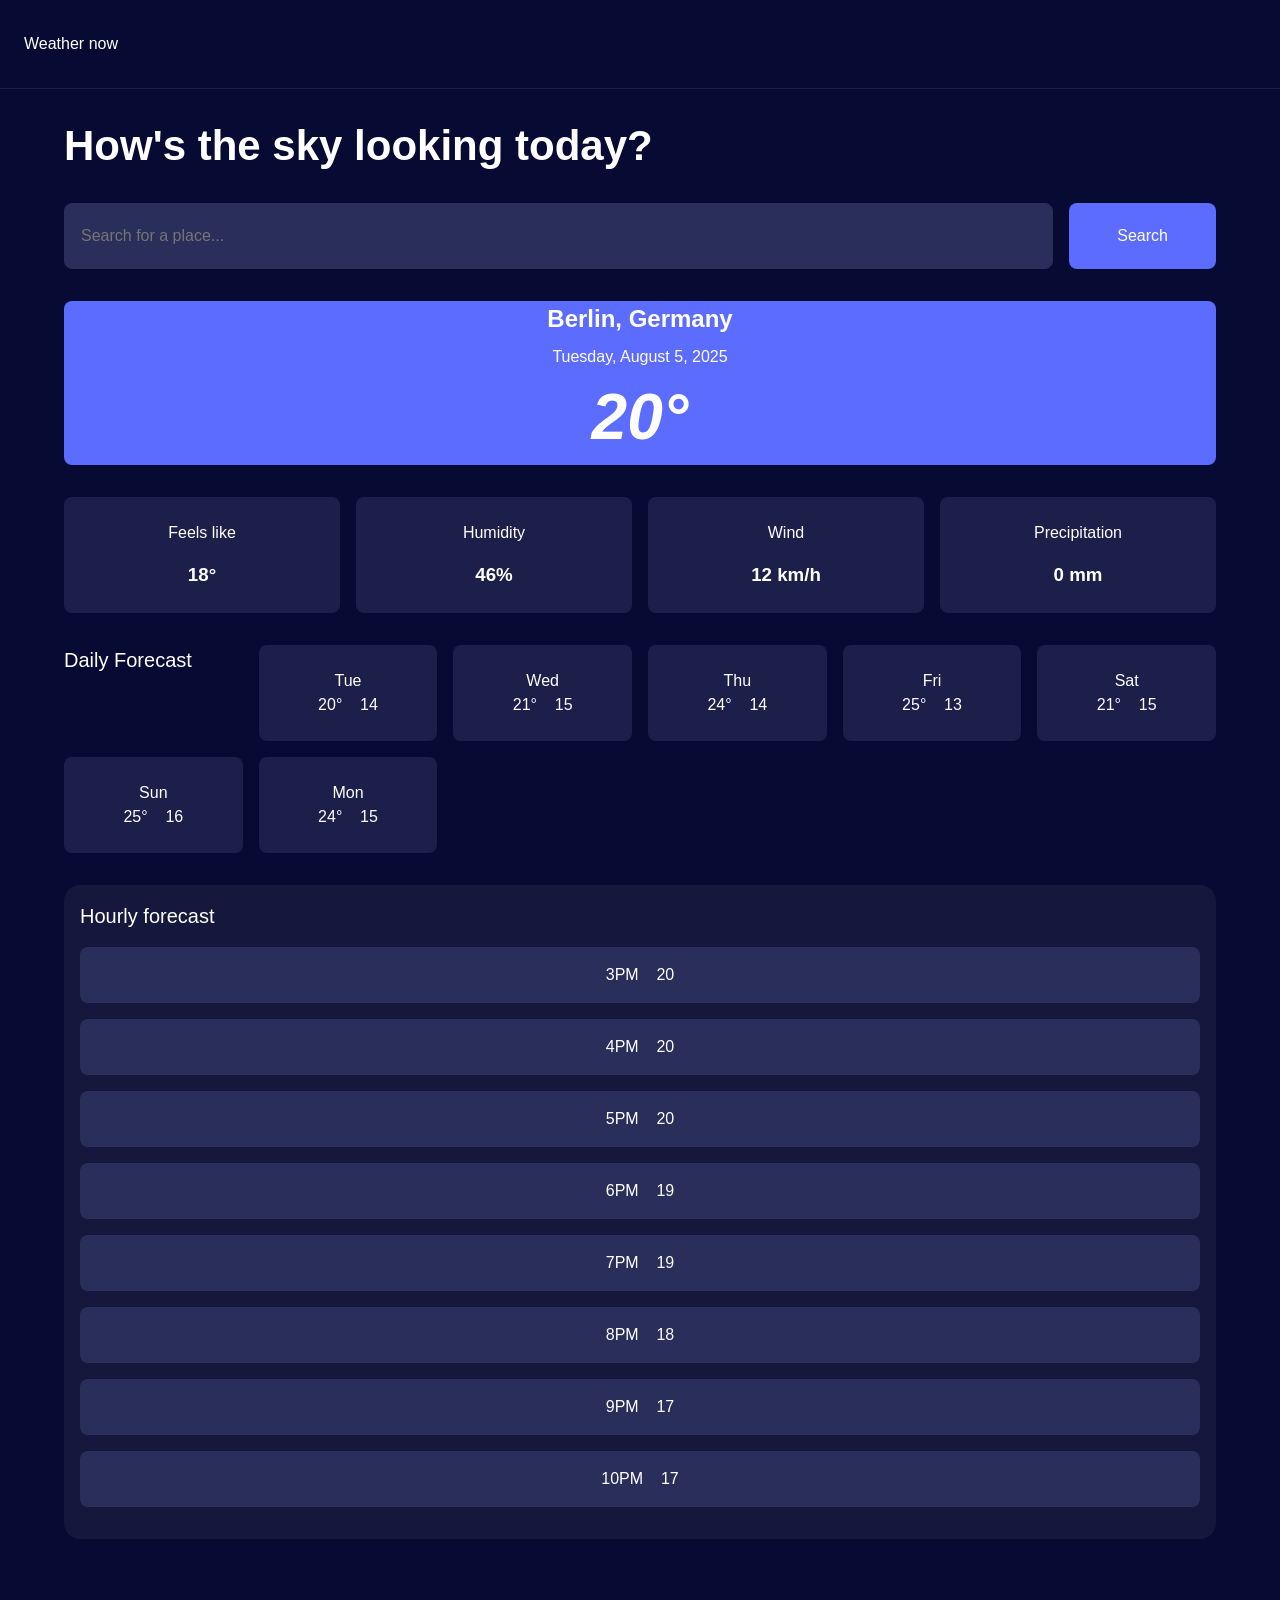
==== index.html @ 523c4a83 "Arrumando css" ====
<!DOCTYPE html>
<html lang="en">
<head>
    <meta charset="UTF-8">
    <meta name="viewport" content="width=device-width, initial-scale=1.0">
    <title>Document</title>
    <link rel="stylesheet" href="styles/index.css">
</head>
<body>
    <header class="header">Weather now</header>
    <main class="main">
        <h1>How's the sky looking today?</h1>
        <section class="search">
        <form>
            <input type="text" name="place" placeholder="Search for a place..." required>
            <button class="button"><form action="/submit"><input class="button" type="submit" value="Search"></form></button>
        </form>
        </section>
        <section class="today-weather">
            <h2>Berlin, Germany</h2>
            <p>Tuesday, August 5, 2025</p>
            <p id="temperatura-principal"><b><i>20°</i></b></p>
        </section>
        <article class="stats">
            <section>
                <p>Feels like</p>
                <h3>18°</h3>
            </section>
            <section>
                <p>Humidity</p>
                <h3>46%</h3>
            </section>
            <section>
                <p>Wind</p>
                <h3>12 km/h</h3>
            </section>
            <section>
                <p>Precipitation</p>
                <h3>0 mm</h3>
            </section>
        </article>
        <article class="daily">
            <p class="titulo-secao">Daily Forecast</p>
            <section>
                <p>Tue</p>
                <p>20°&nbsp;&nbsp;&nbsp;&nbsp;14</p>
            </section>
            <section>
                <p>Wed</p>
                <p>21°&nbsp;&nbsp;&nbsp;&nbsp;15</p>
            </section>
            <section>
                <p>Thu</p>
                <p>24°&nbsp;&nbsp;&nbsp;&nbsp;14</p>
            </section>
            <section>
                <p>Fri</p>
                <p>25°&nbsp;&nbsp;&nbsp;&nbsp;13</p>
            </section>
            <section>
                <p>Sat</p>
                <p>21°&nbsp;&nbsp;&nbsp;&nbsp;15</p>
            </section>
            <section>
                <p>Sun</p>
                <p>25°&nbsp;&nbsp;&nbsp;&nbsp;16</p>
            </section>
            <section>
                <p>Mon</p>
                <p>24°&nbsp;&nbsp;&nbsp;&nbsp;15</p>
            </section>
        </article>
        <section class="hourly">
            <p class="titulo-secao">Hourly forecast</p>
            <li class="forecast-item">3PM&nbsp;&nbsp;&nbsp;&nbsp;20</li>
            <li class="forecast-item">4PM&nbsp;&nbsp;&nbsp;&nbsp;20</li>
            <li class="forecast-item">5PM&nbsp;&nbsp;&nbsp;&nbsp;20</li>
            <li class="forecast-item">6PM&nbsp;&nbsp;&nbsp;&nbsp;19</li>
            <li class="forecast-item">7PM&nbsp;&nbsp;&nbsp;&nbsp;19</li>
            <li class="forecast-item">8PM&nbsp;&nbsp;&nbsp;&nbsp;18</li>
            <li class="forecast-item">9PM&nbsp;&nbsp;&nbsp;&nbsp;17</li>
            <li class="forecast-item">10PM&nbsp;&nbsp;&nbsp;&nbsp;17</li>
        </section>
    </main>
</body>
</html>
---- styles/index.css ----
:root {
--fundo-principal: #070B34;
--fundo-card: #1C1F4A;
--painel-hourly: #15183C;
--bg-input: #2A2E5A;
--botao: #5C6CFF;
--botao-hover: #4B5AF0;
--text-1: #FFFFFF;
--text-2: #A1A1C2;

--font-family: 'Inter', sans-serif;
--font-weight-regular: 400;
--font-weight-medium: 500;
--font-weight-semibold: 600;
--font-weight-bold: 700;

--titulo-principal-M: 2.625rem;
--titulo-principal-D: 3.5rem;
--temperatura-principal: 4rem;
--titulo-secao: 1.25rem;
--font-size-base: 1rem;
}

* {
    margin: 0;
    padding: 0;
    box-sizing: border-box;
}
html {
    font-size: 16px;
}
body {
    font-family: var(--font-family);
    font-weight: var(--font-weight-regular);
    font-size: var(--font-size-base);
    background-color: var(--fundo-principal);
    color: var(--text-1);
    line-height: 1.5;
}
.main {
    max-width: 1200px;
    margin: 0 auto;
    padding: 2rem 1.5rem;
}
.main h1 {
    font-size: var(--titulo-principal-M);
    font-weight: var(--font-weight-bold);
    line-height: 1.2;
}
.titulo-secao{
    font-size: var(--titulo-secao);
}
.search {
margin: 2rem 0;
}
.search form {
display: flex;
gap: 1rem;
}
.search input {
flex: 1;
}
input{
    font-family: var(--font-family);
    font-size: var(--font-size-base);
    background-color: var(--bg-input);
    color: var(--text-1);
    border: 1px solid var(--bg-input);
    border-radius: 0.5rem;
    padding: 0.75rem 1rem;
    transition: border-color 0.2s ease;
}
.hourly {
    background-color: var(--painel-hourly);
    border-radius: 1rem;
    padding: 1rem;
}
.header {
    padding: 2rem 1.5rem;
    border-bottom: 1px solid var(--fundo-card);
    text-align: left;
}
.button{
    font-family: var(--font-family);
    font-weight: var(--font-weight-medium);
    background-color: var(--botao);
    color: var(--text-1);
    border: none;
    border-radius: 0.5rem;
    padding: 0.75rem 1.5rem;
    cursor: pointer;
    transition: background-color 0.2s ease;
    font-size: var(--font-size-base);
}
.button:hover {
    background-color: var(--botao-hover);
}
.today-weather {
    background-color: var(--botao);
    margin: 2rem 0;
    border-radius: 0.5rem;
    text-align: center;
}
.today-weather h2 {
    margin-bottom: 0.5rem;
}
#temperatura-principal{
    display: flex-left;
    font-size: var(--temperatura-principal);
}
.stats {
    display: grid;
    grid-template-columns: repeat(auto-fit, minmax(200px, 1fr));
    gap: 1rem;
    margin: 2rem 0;
}
.stats section {
    text-align: center;
    background-color: var(--fundo-card);
    border-radius: 0.5rem;
    padding: 1.5rem;
}
.stats h3 {
    margin-top: 1rem;
    font-size: var(--)
}
.daily {
    margin: 2rem 0;
    display: grid;
    grid-template-columns: repeat(auto-fit, minmax(175px, 0.25fr));
    gap: 1rem;
}
.daily section{
    text-align: center;
    background-color: var(--fundo-card);
    border-radius: 0.5rem;
    padding: 1.5rem;
}
.hourly {
    margin: 2rem 0;
}
.hourly-list {
    display: grid;
    grid-template-columns: repeat(auto-fit, minmax(120px, 1fr));
    gap: 1rem;
    list-style: none;
    margin-top: 1rem;
}
.forecast-list {
    list-style: none;
    display: grid;
    grid-template-columns: repeat(auto-fit, minmax(100px, 1fr));
    gap: 1rem;
}
.forecast-item {
    list-style: none;
    background-color: var(--bg-input);
    border-radius: 0.5rem;
    padding: 1rem;
    text-align: center;
    margin: 1rem 0;
}
@media (max-width: 768px) {
    .header {
        padding: 1.5rem 1rem;
    }
    .main {
        padding: 1.5rem 1rem;
    }
    .search form {
flex-direction: column;
}
.search button {
    width: 100%;
}
.stats {
    grid-template-columns: repeat(2, 1fr);
}
.hourly-list {
    grid-template-columns: repeat(auto-fit, minmax(100px, 1fr));
}
}
@media (min-width: 1024px) {
    h1 {
        font-size: var(--titulo-principal-D);
    }
}
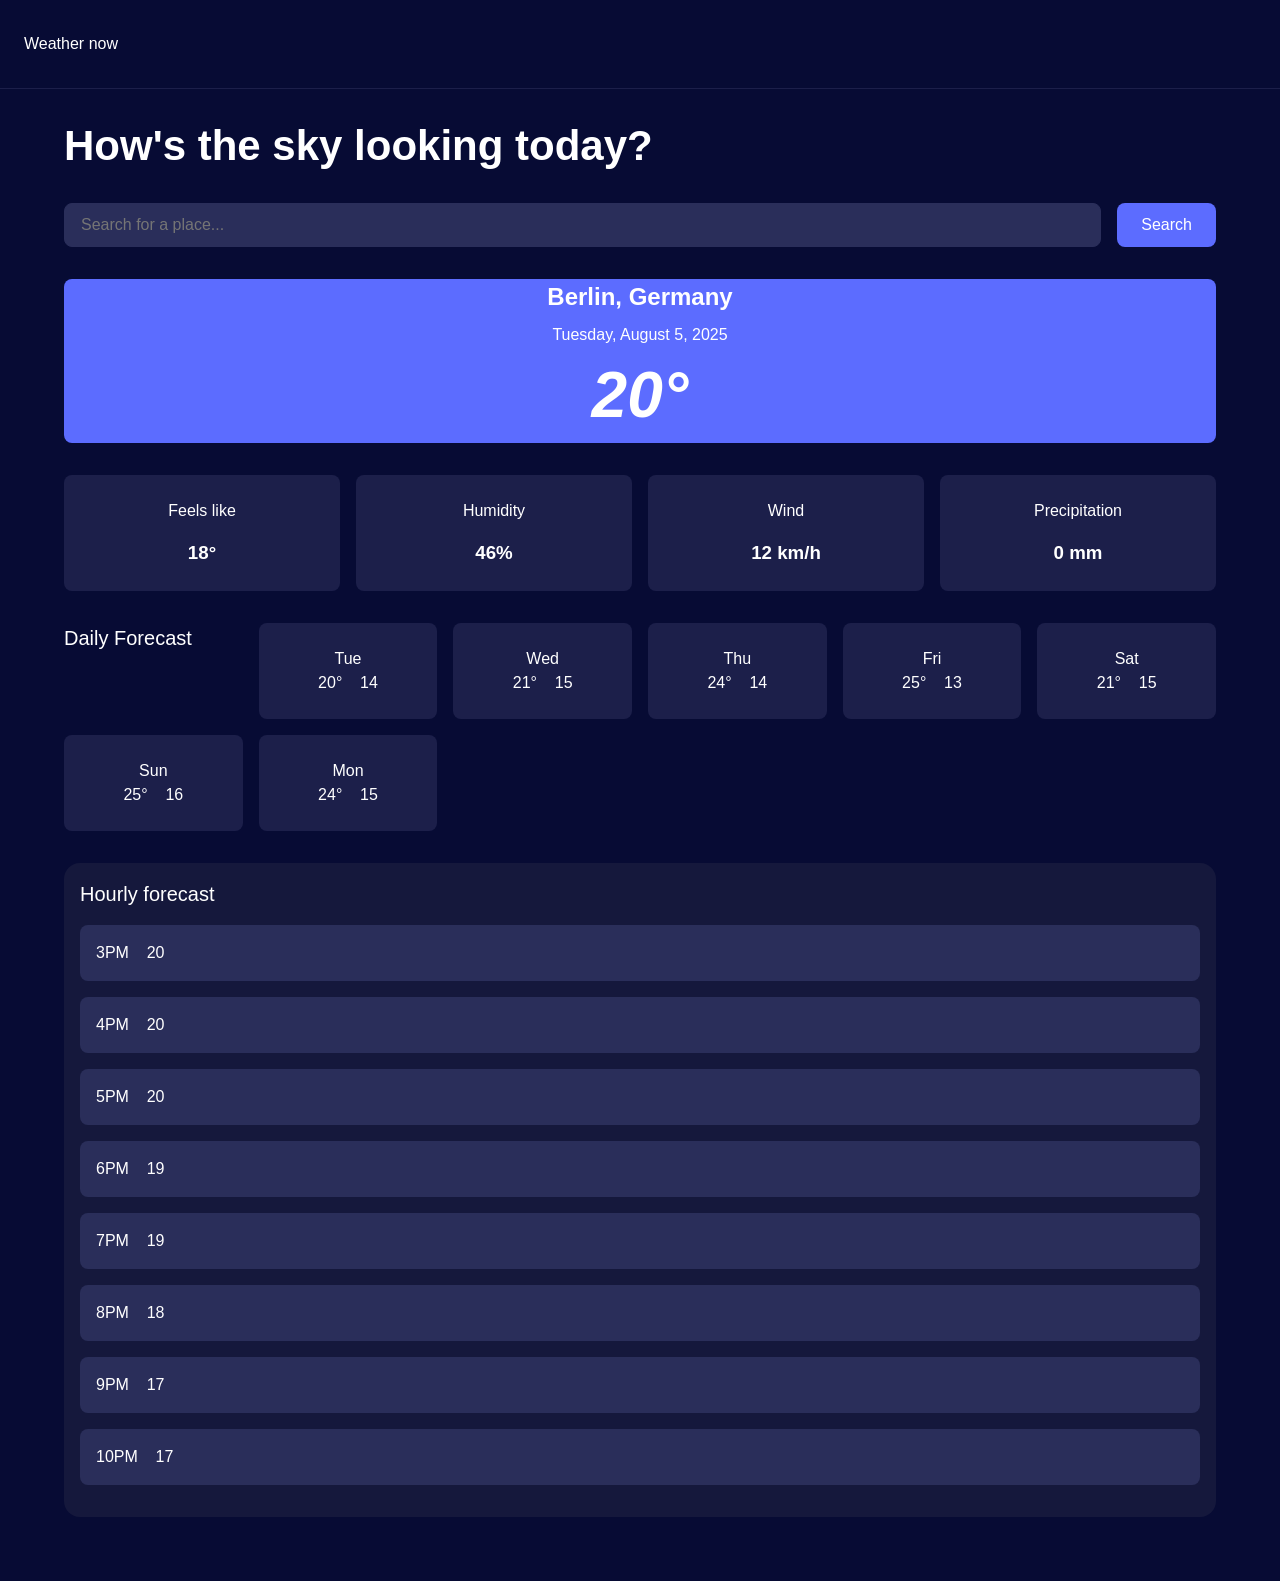
==== commit 13f2e4fe: "java" ====
--- a/index.html
+++ b/index.html
@@ -6,72 +6,92 @@
     <title>Document</title>
     <link rel="stylesheet" href="styles/index.css">
 </head>
+
 <body>
     <header class="header">Weather now</header>
+
     <main class="main">
         <h1>How's the sky looking today?</h1>
+
         <section class="search">
-        <form>
-            <input type="text" name="place" placeholder="Search for a place..." required>
-            <button class="button"><form action="/submit"><input class="button" type="submit" value="Search"></form></button>
-        </form>
+            <form>
+                <input type="text" name="place" placeholder="Search for a place..." required>
+                <button class="button" type="submit">Search</button>
+            </form>
         </section>
+
         <section class="today-weather">
             <h2>Berlin, Germany</h2>
             <p>Tuesday, August 5, 2025</p>
-            <p id="temperatura-principal"><b><i>20°</i></b></p>
+            <p id="temperatura-principal">
+                <b><i>20°</i></b>
+            </p>
         </section>
+
         <article class="stats">
             <section>
                 <p>Feels like</p>
                 <h3>18°</h3>
             </section>
+
             <section>
                 <p>Humidity</p>
                 <h3>46%</h3>
             </section>
+
             <section>
                 <p>Wind</p>
                 <h3>12 km/h</h3>
             </section>
+
             <section>
                 <p>Precipitation</p>
                 <h3>0 mm</h3>
             </section>
         </article>
+
         <article class="daily">
             <p class="titulo-secao">Daily Forecast</p>
+
             <section>
                 <p>Tue</p>
                 <p>20°&nbsp;&nbsp;&nbsp;&nbsp;14</p>
             </section>
+
             <section>
                 <p>Wed</p>
                 <p>21°&nbsp;&nbsp;&nbsp;&nbsp;15</p>
             </section>
+
             <section>
                 <p>Thu</p>
                 <p>24°&nbsp;&nbsp;&nbsp;&nbsp;14</p>
             </section>
+
             <section>
                 <p>Fri</p>
                 <p>25°&nbsp;&nbsp;&nbsp;&nbsp;13</p>
             </section>
+
             <section>
                 <p>Sat</p>
                 <p>21°&nbsp;&nbsp;&nbsp;&nbsp;15</p>
             </section>
+
             <section>
                 <p>Sun</p>
                 <p>25°&nbsp;&nbsp;&nbsp;&nbsp;16</p>
             </section>
+
             <section>
                 <p>Mon</p>
                 <p>24°&nbsp;&nbsp;&nbsp;&nbsp;15</p>
             </section>
         </article>
+
         <section class="hourly">
             <p class="titulo-secao">Hourly forecast</p>
+
             <li class="forecast-item">3PM&nbsp;&nbsp;&nbsp;&nbsp;20</li>
             <li class="forecast-item">4PM&nbsp;&nbsp;&nbsp;&nbsp;20</li>
             <li class="forecast-item">5PM&nbsp;&nbsp;&nbsp;&nbsp;20</li>
--- a/styles/index.css
+++ b/styles/index.css
@@ -127,7 +127,7 @@
 .daily {
     margin: 2rem 0;
     display: grid;
-    grid-template-columns: repeat(auto-fit, minmax(175px, 0.25fr));
+    grid-template-columns: repeat(auto-fit, minmax(175px, 1fr));
     gap: 1rem;
 }
 .daily section{
@@ -157,7 +157,10 @@
     background-color: var(--bg-input);
     border-radius: 0.5rem;
     padding: 1rem;
-    text-align: center;
+    display: flex;
+    justify-content: space-between;
+    gap: 0.5rem;
+    align-items: center;
     margin: 1rem 0;
 }
 @media (max-width: 768px) {
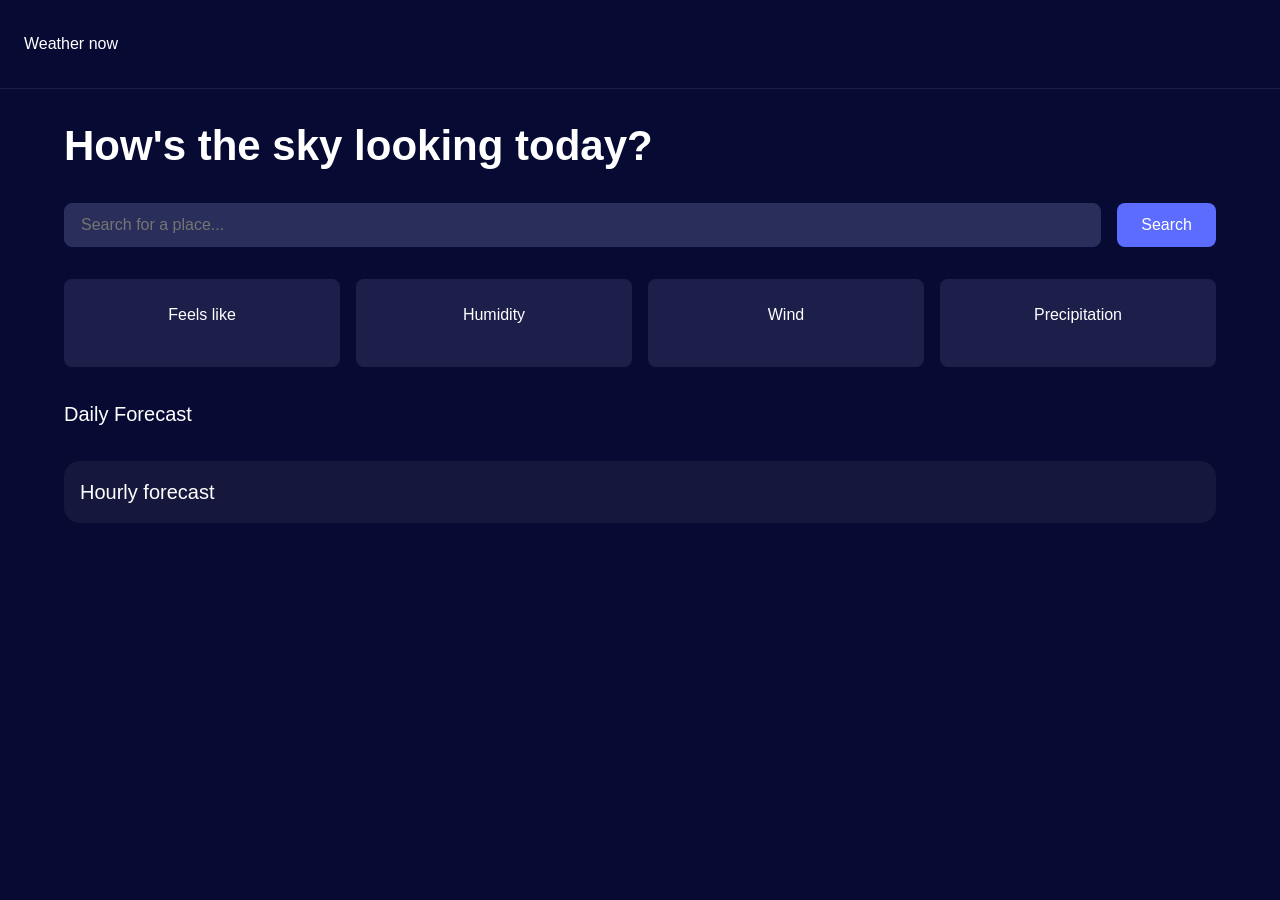
==== commit cbddcc15: "apis" ====
--- a/index.html
+++ b/index.html
@@ -3,7 +3,7 @@
 <head>
     <meta charset="UTF-8">
     <meta name="viewport" content="width=device-width, initial-scale=1.0">
-    <title>Document</title>
+    <title>Weather</title>
     <link rel="stylesheet" href="styles/index.css">
 </head>
 
@@ -21,86 +21,42 @@
         </section>
 
         <section class="today-weather">
-            <h2>Berlin, Germany</h2>
-            <p>Tuesday, August 5, 2025</p>
-            <p id="temperatura-principal">
-                <b><i>20°</i></b>
-            </p>
+            <h2 id="city"></h2>
+            <p id="date"></p>
+            <p id="temperatura-principal"></p>
         </section>
 
         <article class="stats">
             <section>
                 <p>Feels like</p>
-                <h3>18°</h3>
+                <h3 id="feels"></h3>
             </section>
 
             <section>
                 <p>Humidity</p>
-                <h3>46%</h3>
+                <h3 id="humidity"></h3>
             </section>
 
             <section>
                 <p>Wind</p>
-                <h3>12 km/h</h3>
+                <h3 id="wind"></h3>
             </section>
 
             <section>
                 <p>Precipitation</p>
-                <h3>0 mm</h3>
+                <h3 id="rain"></h3>
             </section>
         </article>
 
-        <article class="daily">
+        <article class="daily" id="daily">
             <p class="titulo-secao">Daily Forecast</p>
-
-            <section>
-                <p>Tue</p>
-                <p>20°&nbsp;&nbsp;&nbsp;&nbsp;14</p>
-            </section>
-
-            <section>
-                <p>Wed</p>
-                <p>21°&nbsp;&nbsp;&nbsp;&nbsp;15</p>
-            </section>
-
-            <section>
-                <p>Thu</p>
-                <p>24°&nbsp;&nbsp;&nbsp;&nbsp;14</p>
-            </section>
-
-            <section>
-                <p>Fri</p>
-                <p>25°&nbsp;&nbsp;&nbsp;&nbsp;13</p>
-            </section>
-
-            <section>
-                <p>Sat</p>
-                <p>21°&nbsp;&nbsp;&nbsp;&nbsp;15</p>
-            </section>
-
-            <section>
-                <p>Sun</p>
-                <p>25°&nbsp;&nbsp;&nbsp;&nbsp;16</p>
-            </section>
-
-            <section>
-                <p>Mon</p>
-                <p>24°&nbsp;&nbsp;&nbsp;&nbsp;15</p>
-            </section>
         </article>
 
-        <section class="hourly">
+        <section class="hourly" id="hourly">
             <p class="titulo-secao">Hourly forecast</p>
-
-            <li class="forecast-item">3PM&nbsp;&nbsp;&nbsp;&nbsp;20</li>
-            <li class="forecast-item">4PM&nbsp;&nbsp;&nbsp;&nbsp;20</li>
-            <li class="forecast-item">5PM&nbsp;&nbsp;&nbsp;&nbsp;20</li>
-            <li class="forecast-item">6PM&nbsp;&nbsp;&nbsp;&nbsp;19</li>
-            <li class="forecast-item">7PM&nbsp;&nbsp;&nbsp;&nbsp;19</li>
-            <li class="forecast-item">8PM&nbsp;&nbsp;&nbsp;&nbsp;18</li>
-            <li class="forecast-item">9PM&nbsp;&nbsp;&nbsp;&nbsp;17</li>
-            <li class="forecast-item">10PM&nbsp;&nbsp;&nbsp;&nbsp;17</li>
         </section>
     </main>
+
+    <script type="module" src="scripts/index.js" defer></script>
 </body>
 </html>
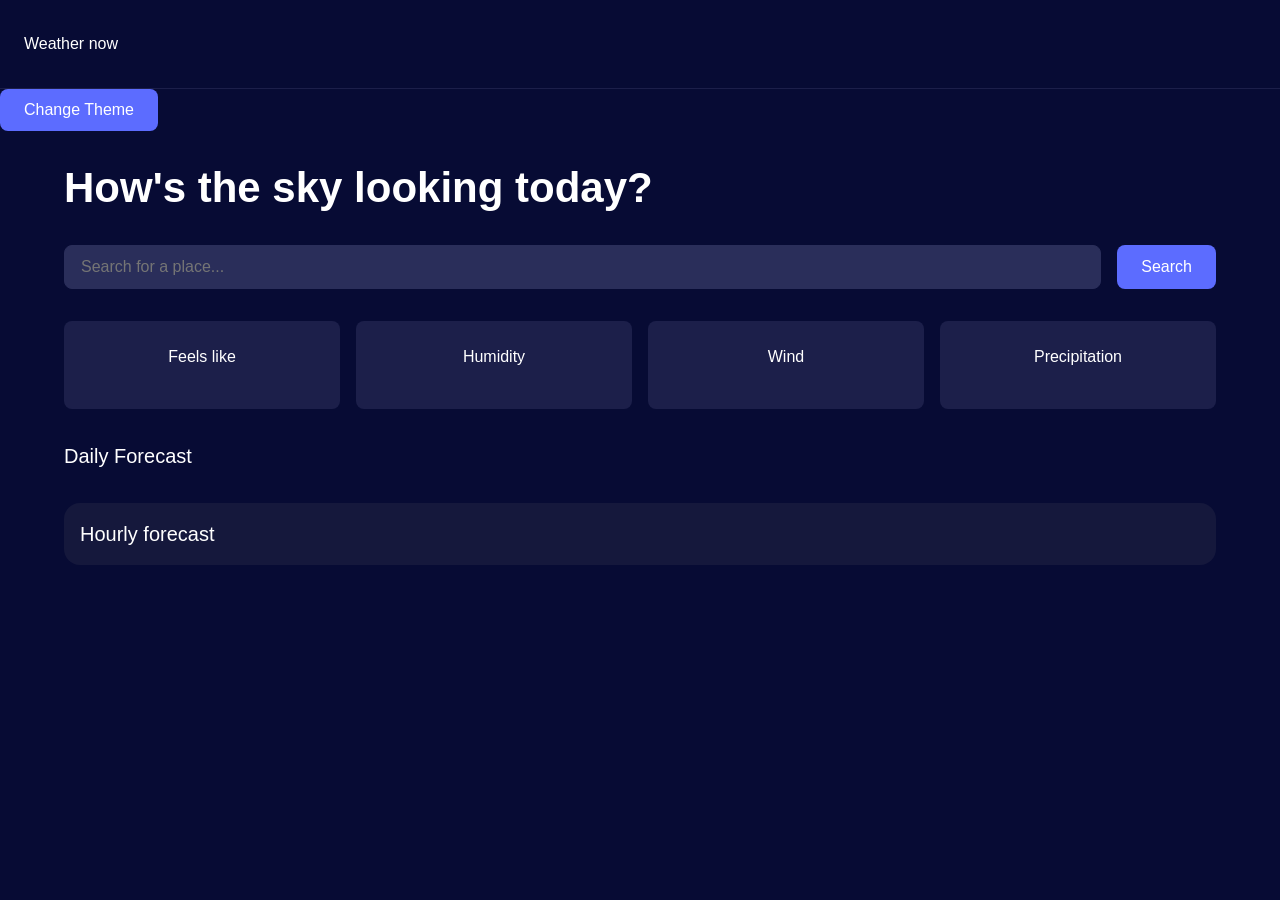
==== commit bd3a0718: "Adicionando tema claro" ====
--- a/index.html
+++ b/index.html
@@ -9,6 +9,7 @@
 
 <body>
     <header class="header">Weather now</header>
+    <button id="ThemeButton" class="button">Change Theme</button>
 
     <main class="main">
         <h1>How's the sky looking today?</h1>
@@ -58,5 +59,6 @@
     </main>
 
     <script type="module" src="scripts/index.js" defer></script>
+    <script src="scripts/changeTheme.js" defer></script>
 </body>
 </html>
--- a/styles/index.css
+++ b/styles/index.css
@@ -21,6 +21,17 @@
 --font-size-base: 1rem;
 }
 
+body.light-mode {
+--fundo-principal: #bac0ff;
+--fundo-card: rgb(116, 125, 247);
+--painel-hourly: #5c69f7;
+--bg-input: #9ba3ff;
+--botao: #a6aef7;
+--botao-hover: #a5a7c0;
+--text-1: #000000;
+--text-2: #242424;
+}
+
 * {
     margin: 0;
     padding: 0;
@@ -80,7 +91,7 @@
     border-bottom: 1px solid var(--fundo-card);
     text-align: left;
 }
-.button{
+.button {
     font-family: var(--font-family);
     font-weight: var(--font-weight-medium);
     background-color: var(--botao);
